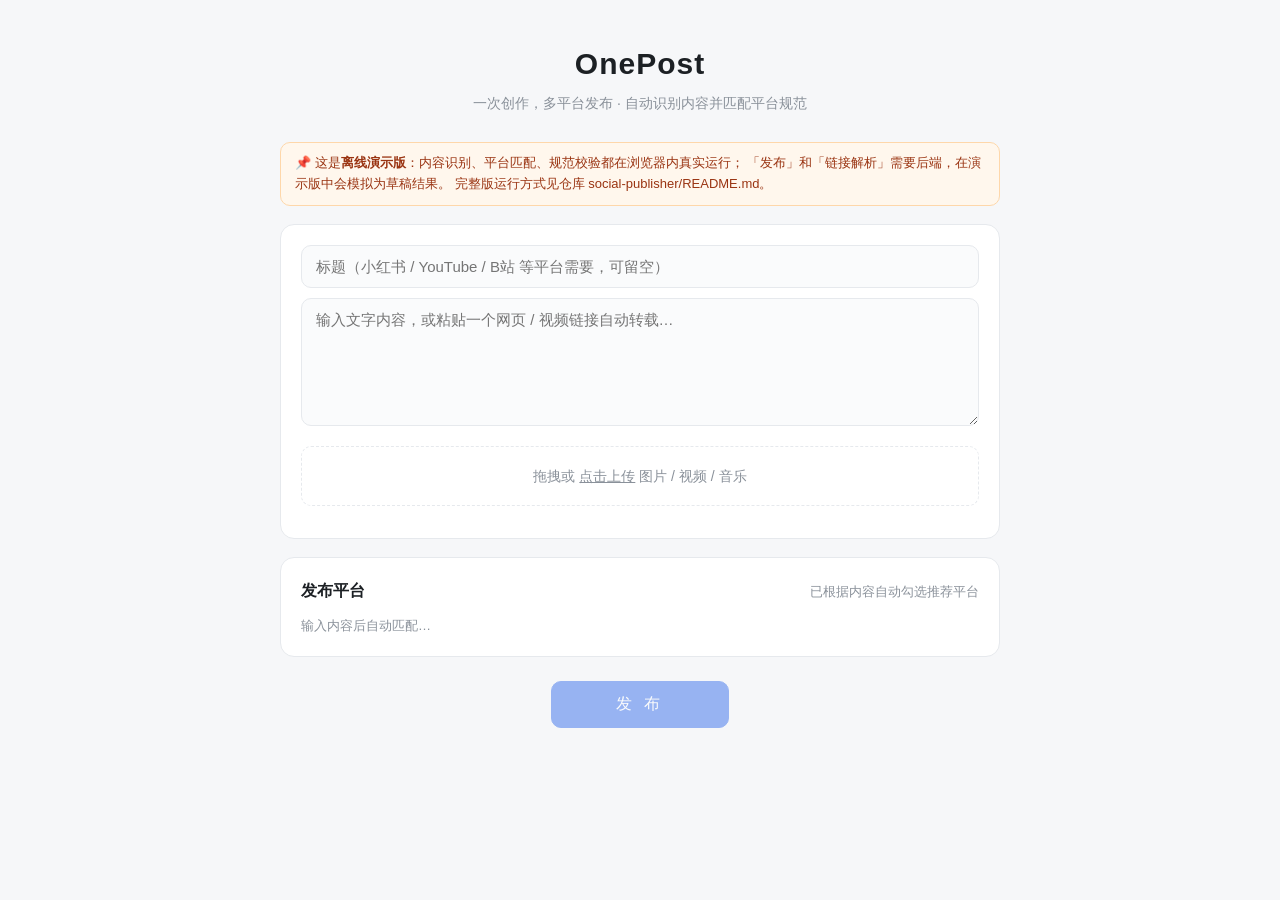
==== social-publisher/demo.html @ 1889033c "新增前端离线演示页 demo.html 内嵌全部样式与平台匹配逻辑，双击即可在浏览器体验内容识别、 平台推荐与规范校验，无需启动后端。  https://claude.ai/code/session_" ====
<!DOCTYPE html>
<html lang="zh-CN">
<head>
<meta charset="UTF-8">
<meta name="viewport" content="width=device-width, initial-scale=1.0">
<title>OnePost · 演示版（无需后端，双击即开）</title>
<style>
:root {
  --bg: #f6f7f9; --card: #fff; --text: #1c2024; --muted: #8a919a;
  --line: #e6e9ed; --accent: #2563eb; --accent-soft: #eff4ff;
  --ok: #16a34a; --warn: #d97706; --err: #dc2626; --radius: 14px;
}
* { box-sizing: border-box; margin: 0; padding: 0; }
body { background: var(--bg); color: var(--text); line-height: 1.6;
  font-family: -apple-system, "PingFang SC", "Microsoft YaHei", "Segoe UI", sans-serif; }
.container { max-width: 760px; margin: 0 auto; padding: 40px 20px 80px; }
header { text-align: center; margin-bottom: 28px; }
header h1 { font-size: 30px; letter-spacing: 1px; }
.sub { color: var(--muted); font-size: 14px; margin-top: 4px; }
.demo-tip { background: #fff7ed; border: 1px solid #fed7aa; color: #9a3412;
  border-radius: 10px; padding: 10px 14px; font-size: 13px; margin-bottom: 18px; }
.card { background: var(--card); border: 1px solid var(--line);
  border-radius: var(--radius); padding: 20px; margin-bottom: 18px; }
.card h2 { font-size: 16px; margin-bottom: 12px; }
input[type="text"], textarea { width: 100%; border: 1px solid var(--line);
  border-radius: 10px; padding: 12px 14px; font-size: 15px; font-family: inherit;
  outline: none; transition: border-color .15s; background: #fafbfc; }
input[type="text"]:focus, textarea:focus { border-color: var(--accent); background: #fff; }
input[type="text"] { margin-bottom: 10px; }
textarea { resize: vertical; }
.link-bar { display: flex; align-items: center; gap: 10px; flex-wrap: wrap;
  margin-top: 10px; padding: 10px 12px; background: var(--accent-soft);
  border-radius: 10px; font-size: 13px; }
.link-bar a { color: var(--accent); word-break: break-all; }
.dropzone { margin-top: 12px; border: 1.5px dashed var(--line); border-radius: 10px;
  padding: 18px; text-align: center; color: var(--muted); font-size: 14px;
  cursor: pointer; transition: .15s; }
.dropzone:hover, .dropzone.drag { border-color: var(--accent); background: var(--accent-soft); }
.media-list { display: flex; flex-wrap: wrap; gap: 10px; margin-top: 12px; }
.media-item { position: relative; width: 92px; height: 92px; border-radius: 10px;
  overflow: hidden; border: 1px solid var(--line); background: #f0f2f5;
  display: flex; align-items: center; justify-content: center; font-size: 26px; }
.media-item img { width: 100%; height: 100%; object-fit: cover; }
.media-item .del { position: absolute; top: 4px; right: 4px; width: 20px; height: 20px;
  border-radius: 50%; background: rgba(0,0,0,.55); color: #fff; border: none;
  font-size: 12px; line-height: 1; cursor: pointer; }
.media-item .tag { position: absolute; bottom: 0; left: 0; right: 0;
  background: rgba(0,0,0,.5); color: #fff; font-size: 10px; text-align: center; }
.row-between { display: flex; justify-content: space-between; align-items: baseline; }
.badge { display: inline-block; font-size: 12px; font-weight: normal;
  background: var(--accent-soft); color: var(--accent); border-radius: 999px;
  padding: 2px 10px; margin-left: 8px; }
.platforms { display: grid; grid-template-columns: repeat(auto-fill, minmax(220px, 1fr)); gap: 10px; }
.platform { display: flex; gap: 10px; align-items: flex-start; border: 1px solid var(--line);
  border-radius: 10px; padding: 10px 12px; cursor: pointer; transition: .15s; }
.platform:hover { border-color: var(--accent); }
.platform.checked { border-color: var(--accent); background: var(--accent-soft); }
.platform.disabled { opacity: .45; cursor: not-allowed; }
.platform input { margin-top: 5px; accent-color: var(--accent); }
.platform .p-name { font-size: 14px; font-weight: 600; }
.platform .p-issues { font-size: 12px; color: var(--warn); }
.platform .p-mode { font-size: 11px; color: var(--muted); }
.actions { text-align: center; margin: 24px 0; }
.btn { border: 1px solid var(--line); background: #fff; color: var(--text);
  border-radius: 10px; padding: 8px 18px; font-size: 14px; cursor: pointer;
  font-family: inherit; }
.btn.small { padding: 4px 12px; font-size: 13px; }
.btn.primary { background: var(--accent); border-color: var(--accent); color: #fff;
  padding: 12px 64px; font-size: 16px; letter-spacing: 4px; }
.btn:disabled { opacity: .45; cursor: not-allowed; }
.result-item { display: flex; gap: 10px; align-items: flex-start; padding: 10px 0;
  border-bottom: 1px solid var(--line); font-size: 14px; }
.result-item:last-child { border-bottom: none; }
.result-item .status { font-size: 16px; }
.warn-line { color: var(--warn); font-size: 12px; }
.muted { color: var(--muted); font-size: 13px; }
.hidden { display: none !important; }
</style>
</head>
<body>
<main class="container">
  <header>
    <h1>OnePost</h1>
    <p class="sub">一次创作，多平台发布 · 自动识别内容并匹配平台规范</p>
  </header>

  <div class="demo-tip">
    📌 这是<b>离线演示版</b>：内容识别、平台匹配、规范校验都在浏览器内真实运行；
    「发布」和「链接解析」需要后端，在演示版中会模拟为草稿结果。
    完整版运行方式见仓库 social-publisher/README.md。
  </div>

  <section class="card">
    <input id="title" type="text" placeholder="标题（小红书 / YouTube / B站 等平台需要，可留空）" maxlength="100">
    <textarea id="text" rows="6" placeholder="输入文字内容，或粘贴一个网页 / 视频链接自动转载…"></textarea>
    <div id="link-bar" class="link-bar hidden">
      <span>检测到链接：<a id="link-url" target="_blank" rel="noopener"></a></span>
      <button id="btn-extract" class="btn small">解析并转载</button>
      <span id="extract-status" class="muted"></span>
    </div>
    <div id="dropzone" class="dropzone">
      <input id="file-input" type="file" multiple hidden accept="image/*,video/*,audio/*">
      <span>拖拽或 <u>点击上传</u> 图片 / 视频 / 音乐</span>
    </div>
    <div id="media-list" class="media-list"></div>
  </section>

  <section class="card">
    <div class="row-between">
      <h2>发布平台 <span id="ctype-badge" class="badge hidden"></span></h2>
      <span class="muted">已根据内容自动勾选推荐平台</span>
    </div>
    <div id="platforms" class="platforms"><p class="muted">输入内容后自动匹配…</p></div>
  </section>

  <div class="actions"><button id="btn-publish" class="btn primary" disabled>发 布</button></div>

  <section id="results" class="card hidden">
    <h2>发布结果</h2>
    <div id="results-list"></div>
  </section>
</main>

<script>
/* ===== 演示版：平台规范与匹配逻辑（与后端 platforms.py 一致） ===== */
const PLATFORMS = [
  { id:"x", name:"X (Twitter)", icon:"𝕏", types:["text","image","video","link"],
    textLimit:280, maxImages:4, maxVideoSec:140, api:true },
  { id:"xiaohongshu", name:"小红书", icon:"📕", types:["text","image","video"],
    textLimit:1000, titleLimit:20, maxImages:18, maxVideoSec:900, api:false },
  { id:"weibo", name:"微博", icon:"🅦", types:["text","image","video","link"],
    textLimit:2000, maxImages:9, maxVideoSec:900, api:true },
  { id:"wechat_channels", name:"微信视频号", icon:"📹", types:["video","image"],
    textLimit:1000, titleLimit:22, maxVideoSec:3600, api:false },
  { id:"youtube", name:"YouTube", icon:"▶️", types:["video"],
    textLimit:5000, titleLimit:100, maxVideoSec:43200, api:true },
  { id:"bilibili", name:"哔哩哔哩", icon:"📺", types:["video","text","image"],
    textLimit:2000, titleLimit:80, maxImages:9, maxVideoSec:36000, api:false },
  { id:"douyin", name:"抖音", icon:"🎵", types:["video","image"],
    textLimit:1000, maxImages:35, maxVideoSec:900, api:false },
  { id:"tiktok", name:"TikTok", icon:"♪", types:["video","image"],
    textLimit:2200, maxImages:35, maxVideoSec:600, api:true },
  { id:"instagram", name:"Instagram", icon:"📷", types:["image","video"],
    textLimit:2200, maxImages:10, maxVideoSec:900, api:true },
];
const RECOMMEND = {
  "text": ["x","weibo","xiaohongshu","bilibili"],
  "text+image": ["xiaohongshu","x","weibo","instagram"],
  "image": ["instagram","xiaohongshu","x","weibo"],
  "video": ["youtube","bilibili","douyin","tiktok","wechat_channels","x","weibo","instagram","xiaohongshu"],
  "audio": ["x","weibo"],
  "link": ["x","weibo"],
};
const CTYPE_LABEL = { text:"纯文字", image:"图片", "text+image":"图文",
  video:"视频", audio:"音频", link:"链接转载" };
const URL_RE = /https?:\/\/[^\s<>"']+/;

const $ = s => document.querySelector(s);
const state = { files: [], checked: new Set(), userTouched: new Set(), detectedUrl: "" };

function xLen(t){ let n=0; for(const c of t) n += c.codePointAt(0) > 0x2E7F ? 2 : 1; return n; }

function classify(file){
  if (file.type.startsWith("image/")) return "image";
  if (file.type.startsWith("video/")) return "video";
  if (file.type.startsWith("audio/")) return "audio";
  return "other";
}

function detectType(text, files){
  const kinds = new Set(files.map(f=>f.kind));
  const url = text.match(URL_RE);
  const pure = url ? text.replace(url[0],"").trim() : text.trim();
  if (kinds.has("video")) return "video";
  if (kinds.has("audio")) return "audio";
  if (kinds.has("image")) return pure ? "text+image" : "image";
  if (url && !pure) return "link";
  return "text";
}

function matchPlatforms(ctype, text, title, files){
  const rec = RECOMMEND[ctype] || RECOMMEND.text;
  const images = files.filter(f=>f.kind==="image");
  const video = files.find(f=>f.kind==="video");
  const audio = files.find(f=>f.kind==="audio");
  const order = [...rec, ...PLATFORMS.map(p=>p.id).filter(id=>!rec.includes(id))];
  return order.map(id => {
    const p = PLATFORMS.find(x=>x.id===id);
    const issues = [];
    const n = p.id==="x" ? xLen(text) : text.length;
    if (text && p.textLimit && n > p.textLimit)
      issues.push(`正文 ${n} 字超过上限 ${p.textLimit}，发布时将自动截断`);
    if (title && p.titleLimit && title.length > p.titleLimit)
      issues.push(`标题 ${title.length} 字超过上限 ${p.titleLimit}`);
    if (images.length){
      if (!p.types.includes("image")) issues.push("该平台不支持图片");
      else if (p.maxImages && images.length > p.maxImages)
        issues.push(`图片 ${images.length} 张超过上限 ${p.maxImages}`);
    }
    if (video){
      if (!p.types.includes("video")) issues.push("该平台不支持视频");
      else if (p.maxVideoSec && video.duration > p.maxVideoSec)
        issues.push(`视频时长 ${Math.round(video.duration)}s 超过上限 ${p.maxVideoSec}s`);
    }
    if (audio && !video && !p.types.includes("audio"))
      issues.push("该平台不直接支持音频，建议先转换为视频");
    const base = ctype.split("+")[0];
    const fatal = issues.some(i=>i.includes("不支持"));
    const ok = (p.types.includes(base) || (ctype==="text+image" && p.types.includes("image"))
      || (base==="link" && p.types.includes("link"))) && !fatal;
    return { ...p, ok, issues, recommended: rec.includes(id) && ok };
  });
}

/* ===== 交互 ===== */
let timer = null;
function schedule(){ clearTimeout(timer); timer = setTimeout(refresh, 350); }

function refresh(){
  const text = $("#text").value.trim();
  const m = text.match(URL_RE);
  state.detectedUrl = m ? m[0] : "";
  $("#link-bar").classList.toggle("hidden", !m);
  if (m){ $("#link-url").textContent = m[0]; $("#link-url").href = m[0]; }

  if (!text && !state.files.length){
    $("#platforms").innerHTML = '<p class="muted">输入内容后自动匹配…</p>';
    $("#ctype-badge").classList.add("hidden");
    updateBtn(); return;
  }
  const ctype = detectType(text, state.files);
  const badge = $("#ctype-badge");
  badge.textContent = "识别为：" + (CTYPE_LABEL[ctype] || ctype);
  badge.classList.remove("hidden");
  render(matchPlatforms(ctype, text, $("#title").value.trim(), state.files));
}

function render(list){
  list.forEach(p => {
    if (!state.userTouched.has(p.id)){
      if (p.recommended) state.checked.add(p.id); else state.checked.delete(p.id);
    }
    if (!p.ok) state.checked.delete(p.id);
  });
  const box = $("#platforms");
  box.innerHTML = "";
  list.forEach(p => {
    const checked = state.checked.has(p.id);
    const label = document.createElement("label");
    label.className = "platform" + (checked?" checked":"") + (p.ok?"":" disabled");
    label.innerHTML = `
      <input type="checkbox" ${checked?"checked":""} ${p.ok?"":"disabled"}>
      <div>
        <div class="p-name">${p.icon} ${p.name}</div>
        ${p.issues.map(i=>`<div class="p-issues">⚠ ${i}</div>`).join("")}
        <div class="p-mode">${p.api ? "支持 API 直发" : "草稿包模式（无公开 API）"}</div>
      </div>`;
    label.querySelector("input").addEventListener("change", e => {
      state.userTouched.add(p.id);
      e.target.checked ? state.checked.add(p.id) : state.checked.delete(p.id);
      label.classList.toggle("checked", e.target.checked);
      updateBtn();
    });
    box.appendChild(label);
  });
  updateBtn();
}

function updateBtn(){
  const has = $("#text").value.trim() || state.files.length;
  $("#btn-publish").disabled = !(has && state.checked.size);
}

/* 上传（演示版：本地预览，视频自动读取时长） */
const dz = $("#dropzone");
dz.addEventListener("click", ()=> $("#file-input").click());
$("#file-input").addEventListener("change", e => addFiles(e.target.files));
dz.addEventListener("dragover", e => { e.preventDefault(); dz.classList.add("drag"); });
dz.addEventListener("dragleave", ()=> dz.classList.remove("drag"));
dz.addEventListener("drop", e => { e.preventDefault(); dz.classList.remove("drag"); addFiles(e.dataTransfer.files); });

function addFiles(fileList){
  for (const f of fileList){
    const item = { name: f.name, kind: classify(f), size: f.size, duration: 0,
      url: URL.createObjectURL(f) };
    state.files.push(item);
    if (item.kind === "video"){
      const v = document.createElement("video");
      v.preload = "metadata";
      v.src = item.url;
      v.onloadedmetadata = () => { item.duration = v.duration; refresh(); };
    }
  }
  renderMedia(); schedule();
}

function renderMedia(){
  const box = $("#media-list");
  box.innerHTML = "";
  state.files.forEach((f,i) => {
    const div = document.createElement("div");
    div.className = "media-item";
    const icon = { video:"🎬", audio:"🎵", other:"📄" }[f.kind] || "";
    div.innerHTML = (f.kind==="image" ? `<img src="${f.url}" alt="">` : `<span>${icon}</span>`)
      + `<span class="tag">${f.name}</span><button class="del" data-i="${i}">✕</button>`;
    box.appendChild(div);
  });
  box.querySelectorAll(".del").forEach(b => b.addEventListener("click", () => {
    state.files.splice(Number(b.dataset.i),1); renderMedia(); schedule();
  }));
}

/* 链接解析（演示版提示） */
$("#btn-extract").addEventListener("click", () => {
  $("#extract-status").textContent =
    "演示版无后端：完整版会抓取网页标题/摘要/首图，视频链接经 yt-dlp 下载后可转发";
});

/* 发布（演示版：模拟草稿结果） */
$("#btn-publish").addEventListener("click", () => {
  const box = $("#results-list");
  box.innerHTML = "";
  [...state.checked].forEach(id => {
    const p = PLATFORMS.find(x=>x.id===id);
    const div = document.createElement("div");
    div.className = "result-item";
    div.innerHTML = `<span class="status">✅</span>
      <div><div><b>${p.icon} ${p.name}</b> <span class="muted">（演示）</span></div>
      <div>${p.api ? "完整版中将通过 API 直发" : "完整版中将保存草稿包到 drafts/" + p.id + "/"}</div></div>`;
    box.appendChild(div);
  });
  $("#results").classList.remove("hidden");
  $("#results").scrollIntoView({ behavior:"smooth" });
});

$("#text").addEventListener("input", schedule);
$("#title").addEventListener("input", schedule);
</script>
</body>
</html>
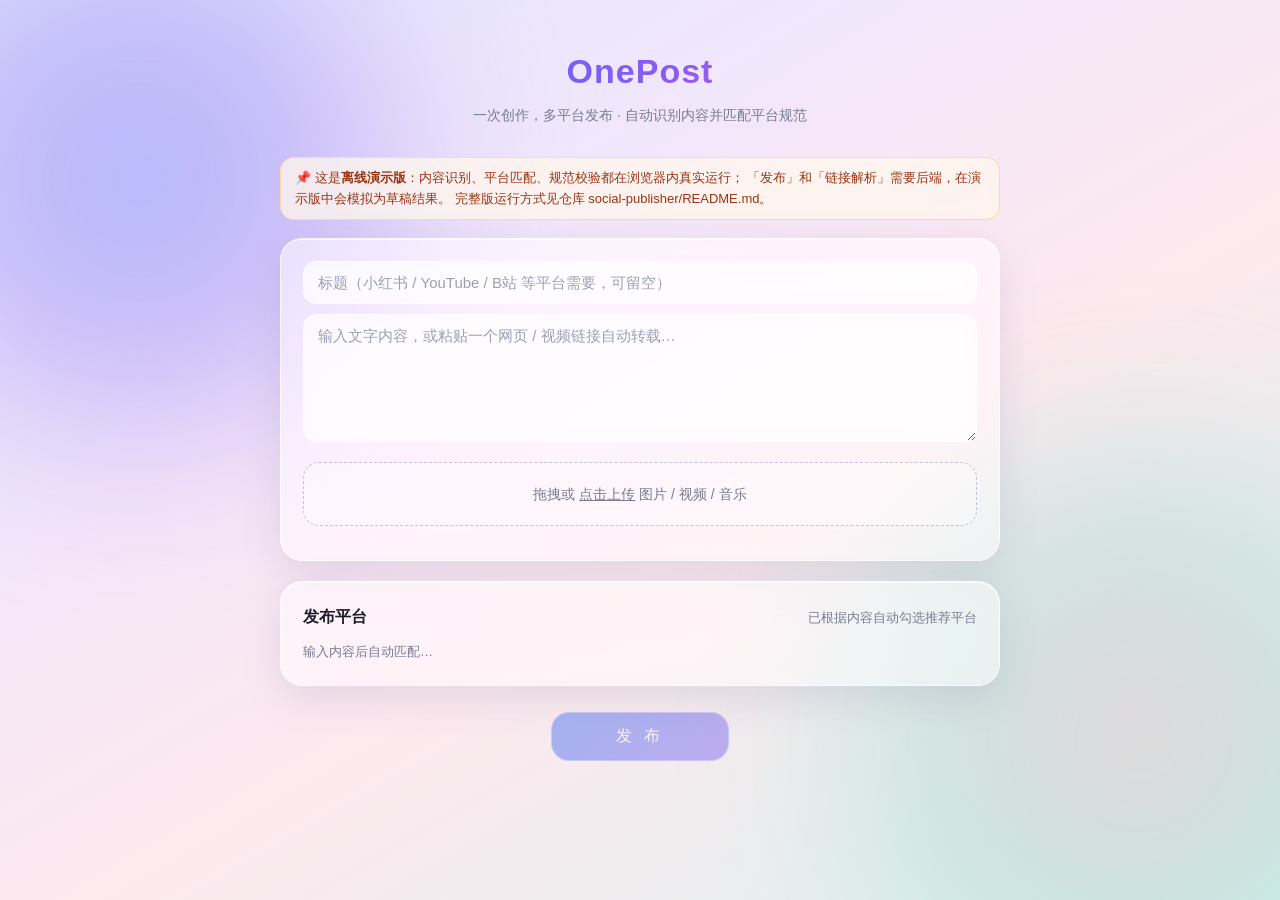
==== commit 35973c09: "界面升级为液态玻璃风格；视频超限平台不再自动勾选 - 仿 Apple Liquid Glass：彩色渐变背景 + 漂浮光斑，卡片毛玻璃   (backdrop-filter blur + 半透明白)，" ====
--- a/social-publisher/demo.html
+++ b/social-publisher/demo.html
@@ -6,70 +6,101 @@
 <title>OnePost · 演示版（无需后端，双击即开）</title>
 <style>
 :root {
-  --bg: #f6f7f9; --card: #fff; --text: #1c2024; --muted: #8a919a;
-  --line: #e6e9ed; --accent: #2563eb; --accent-soft: #eff4ff;
-  --ok: #16a34a; --warn: #d97706; --err: #dc2626; --radius: 14px;
+  --text: #1b1d2b; --muted: #767c92;
+  --line: rgba(255,255,255,.65); --accent: #3b6df0;
+  --accent-soft: rgba(59,109,240,.12);
+  --ok: #16a34a; --warn: #c2700a; --err: #dc2626; --radius: 22px;
+  --glass: rgba(255,255,255,.52); --glass-strong: rgba(255,255,255,.62);
+  --blur: blur(28px) saturate(170%);
 }
 * { box-sizing: border-box; margin: 0; padding: 0; }
-body { background: var(--bg); color: var(--text); line-height: 1.6;
-  font-family: -apple-system, "PingFang SC", "Microsoft YaHei", "Segoe UI", sans-serif; }
-.container { max-width: 760px; margin: 0 auto; padding: 40px 20px 80px; }
-header { text-align: center; margin-bottom: 28px; }
-header h1 { font-size: 30px; letter-spacing: 1px; }
-.sub { color: var(--muted); font-size: 14px; margin-top: 4px; }
-.demo-tip { background: #fff7ed; border: 1px solid #fed7aa; color: #9a3412;
-  border-radius: 10px; padding: 10px 14px; font-size: 13px; margin-bottom: 18px; }
-.card { background: var(--card); border: 1px solid var(--line);
-  border-radius: var(--radius); padding: 20px; margin-bottom: 18px; }
+body { color: var(--text); line-height: 1.6; min-height: 100vh;
+  font-family: -apple-system, "PingFang SC", "Microsoft YaHei", "Segoe UI", sans-serif;
+  background: linear-gradient(150deg, #dfe7ff 0%, #f3e6fb 32%, #fde9ee 58%, #def2f0 100%);
+  background-attachment: fixed; }
+body::before, body::after { content: ""; position: fixed; z-index: -1;
+  border-radius: 50%; filter: blur(90px); opacity: .55; pointer-events: none; }
+body::before { width: 520px; height: 520px; left: -120px; top: -80px;
+  background: radial-gradient(circle, #7da2ff 0%, #b48cf2 60%, transparent 75%); }
+body::after { width: 560px; height: 560px; right: -140px; bottom: -120px;
+  background: radial-gradient(circle, #ffb8c9 0%, #8fe3d2 65%, transparent 78%); }
+.container { max-width: 760px; margin: 0 auto; padding: 44px 20px 80px; }
+header { text-align: center; margin-bottom: 30px; }
+header h1 { font-size: 34px; letter-spacing: 1px;
+  background: linear-gradient(120deg, #3b6df0, #8b5cf6 55%, #ec6a9c);
+  -webkit-background-clip: text; background-clip: text; color: transparent; }
+.sub { color: var(--muted); font-size: 14px; margin-top: 6px; }
+.demo-tip { background: rgba(255,247,237,.75); border: 1px solid rgba(254,215,170,.9);
+  color: #9a3412; backdrop-filter: blur(10px);
+  border-radius: 14px; padding: 10px 14px; font-size: 13px; margin-bottom: 18px; }
+.card { background: var(--glass); backdrop-filter: var(--blur);
+  -webkit-backdrop-filter: var(--blur);
+  border: 1px solid var(--line); border-radius: var(--radius);
+  padding: 22px; margin-bottom: 20px;
+  box-shadow: 0 12px 40px rgba(85,95,145,.14), inset 0 1px 0 rgba(255,255,255,.75); }
 .card h2 { font-size: 16px; margin-bottom: 12px; }
-input[type="text"], textarea { width: 100%; border: 1px solid var(--line);
-  border-radius: 10px; padding: 12px 14px; font-size: 15px; font-family: inherit;
-  outline: none; transition: border-color .15s; background: #fafbfc; }
-input[type="text"]:focus, textarea:focus { border-color: var(--accent); background: #fff; }
+input[type="text"], textarea { width: 100%; border: 1px solid rgba(255,255,255,.7);
+  border-radius: 14px; padding: 12px 14px; font-size: 15px; font-family: inherit;
+  outline: none; color: var(--text); background: rgba(255,255,255,.55);
+  backdrop-filter: blur(8px); transition: .15s; }
+input[type="text"]::placeholder, textarea::placeholder { color: #9aa0b4; }
+input[type="text"]:focus, textarea:focus { border-color: rgba(59,109,240,.55);
+  background: rgba(255,255,255,.8); box-shadow: 0 0 0 4px rgba(59,109,240,.12); }
 input[type="text"] { margin-bottom: 10px; }
 textarea { resize: vertical; }
 .link-bar { display: flex; align-items: center; gap: 10px; flex-wrap: wrap;
-  margin-top: 10px; padding: 10px 12px; background: var(--accent-soft);
-  border-radius: 10px; font-size: 13px; }
+  margin-top: 10px; padding: 10px 14px; background: rgba(59,109,240,.10);
+  border: 1px solid rgba(59,109,240,.18); border-radius: 14px; font-size: 13px; }
 .link-bar a { color: var(--accent); word-break: break-all; }
-.dropzone { margin-top: 12px; border: 1.5px dashed var(--line); border-radius: 10px;
-  padding: 18px; text-align: center; color: var(--muted); font-size: 14px;
-  cursor: pointer; transition: .15s; }
-.dropzone:hover, .dropzone.drag { border-color: var(--accent); background: var(--accent-soft); }
+.dropzone { margin-top: 12px; border: 1.5px dashed rgba(125,135,170,.45);
+  border-radius: 16px; padding: 20px; text-align: center; color: var(--muted);
+  font-size: 14px; cursor: pointer; background: rgba(255,255,255,.30); transition: .15s; }
+.dropzone:hover, .dropzone.drag { border-color: var(--accent); background: rgba(255,255,255,.55); }
 .media-list { display: flex; flex-wrap: wrap; gap: 10px; margin-top: 12px; }
-.media-item { position: relative; width: 92px; height: 92px; border-radius: 10px;
-  overflow: hidden; border: 1px solid var(--line); background: #f0f2f5;
+.media-item { position: relative; width: 92px; height: 92px; border-radius: 14px;
+  overflow: hidden; border: 1px solid rgba(255,255,255,.7);
+  background: rgba(255,255,255,.4); box-shadow: 0 4px 14px rgba(85,95,145,.12);
   display: flex; align-items: center; justify-content: center; font-size: 26px; }
 .media-item img { width: 100%; height: 100%; object-fit: cover; }
 .media-item .del { position: absolute; top: 4px; right: 4px; width: 20px; height: 20px;
-  border-radius: 50%; background: rgba(0,0,0,.55); color: #fff; border: none;
-  font-size: 12px; line-height: 1; cursor: pointer; }
+  border-radius: 50%; background: rgba(20,22,35,.5); color: #fff; border: none;
+  backdrop-filter: blur(6px); font-size: 12px; line-height: 1; cursor: pointer; }
 .media-item .tag { position: absolute; bottom: 0; left: 0; right: 0;
-  background: rgba(0,0,0,.5); color: #fff; font-size: 10px; text-align: center; }
+  background: rgba(20,22,35,.42); color: #fff; backdrop-filter: blur(6px);
+  font-size: 10px; text-align: center; }
 .row-between { display: flex; justify-content: space-between; align-items: baseline; }
 .badge { display: inline-block; font-size: 12px; font-weight: normal;
-  background: var(--accent-soft); color: var(--accent); border-radius: 999px;
+  background: var(--accent-soft); color: var(--accent);
+  border: 1px solid rgba(59,109,240,.22); border-radius: 999px;
   padding: 2px 10px; margin-left: 8px; }
 .platforms { display: grid; grid-template-columns: repeat(auto-fill, minmax(220px, 1fr)); gap: 10px; }
-.platform { display: flex; gap: 10px; align-items: flex-start; border: 1px solid var(--line);
-  border-radius: 10px; padding: 10px 12px; cursor: pointer; transition: .15s; }
-.platform:hover { border-color: var(--accent); }
-.platform.checked { border-color: var(--accent); background: var(--accent-soft); }
-.platform.disabled { opacity: .45; cursor: not-allowed; }
+.platform { display: flex; gap: 10px; align-items: flex-start;
+  background: rgba(255,255,255,.40); border: 1px solid rgba(255,255,255,.65);
+  border-radius: 16px; padding: 11px 13px; cursor: pointer; transition: .15s; }
+.platform:hover { border-color: rgba(59,109,240,.45); transform: translateY(-1px);
+  box-shadow: 0 6px 18px rgba(85,95,145,.14); }
+.platform.checked { border-color: rgba(59,109,240,.55);
+  background: linear-gradient(135deg, rgba(59,109,240,.14), rgba(139,92,246,.10));
+  box-shadow: inset 0 1px 0 rgba(255,255,255,.6), 0 4px 14px rgba(59,109,240,.14); }
+.platform.disabled { opacity: .42; cursor: not-allowed; }
 .platform input { margin-top: 5px; accent-color: var(--accent); }
 .platform .p-name { font-size: 14px; font-weight: 600; }
 .platform .p-issues { font-size: 12px; color: var(--warn); }
 .platform .p-mode { font-size: 11px; color: var(--muted); }
-.actions { text-align: center; margin: 24px 0; }
-.btn { border: 1px solid var(--line); background: #fff; color: var(--text);
-  border-radius: 10px; padding: 8px 18px; font-size: 14px; cursor: pointer;
-  font-family: inherit; }
+.actions { text-align: center; margin: 26px 0; }
+.btn { border: 1px solid var(--line); background: var(--glass-strong);
+  backdrop-filter: blur(10px); color: var(--text);
+  border-radius: 14px; padding: 8px 18px; font-size: 14px; cursor: pointer;
+  font-family: inherit; transition: .15s; }
 .btn.small { padding: 4px 12px; font-size: 13px; }
-.btn.primary { background: var(--accent); border-color: var(--accent); color: #fff;
-  padding: 12px 64px; font-size: 16px; letter-spacing: 4px; }
-.btn:disabled { opacity: .45; cursor: not-allowed; }
+.btn.primary { background: linear-gradient(135deg, var(--accent), #7c5cf0);
+  border: 1px solid rgba(255,255,255,.35); color: #fff;
+  padding: 13px 64px; font-size: 16px; letter-spacing: 4px; border-radius: 18px;
+  box-shadow: 0 10px 28px rgba(59,109,240,.35), inset 0 1px 0 rgba(255,255,255,.45); }
+.btn.primary:not(:disabled):hover { transform: translateY(-1px); }
+.btn:disabled { opacity: .45; cursor: not-allowed; box-shadow: none; }
 .result-item { display: flex; gap: 10px; align-items: flex-start; padding: 10px 0;
-  border-bottom: 1px solid var(--line); font-size: 14px; }
+  border-bottom: 1px solid rgba(125,135,170,.18); font-size: 14px; }
 .result-item:last-child { border-bottom: none; }
 .result-item .status { font-size: 16px; }
 .warn-line { color: var(--warn); font-size: 12px; }
@@ -197,10 +228,13 @@
       else if (p.maxImages && images.length > p.maxImages)
         issues.push(`图片 ${images.length} 张超过上限 ${p.maxImages}`);
     }
+    let hard = false;
     if (video){
       if (!p.types.includes("video")) issues.push("该平台不支持视频");
-      else if (p.maxVideoSec && video.duration > p.maxVideoSec)
+      else if (p.maxVideoSec && video.duration > p.maxVideoSec){
         issues.push(`视频时长 ${Math.round(video.duration)}s 超过上限 ${p.maxVideoSec}s`);
+        hard = true;
+      }
     }
     if (audio && !video && !p.types.includes("audio"))
       issues.push("该平台不直接支持音频，建议先转换为视频");
@@ -208,7 +242,7 @@
     const fatal = issues.some(i=>i.includes("不支持"));
     const ok = (p.types.includes(base) || (ctype==="text+image" && p.types.includes("image"))
       || (base==="link" && p.types.includes("link"))) && !fatal;
-    return { ...p, ok, issues, recommended: rec.includes(id) && ok };
+    return { ...p, ok, issues, recommended: rec.includes(id) && ok && !hard };
   });
 }
 
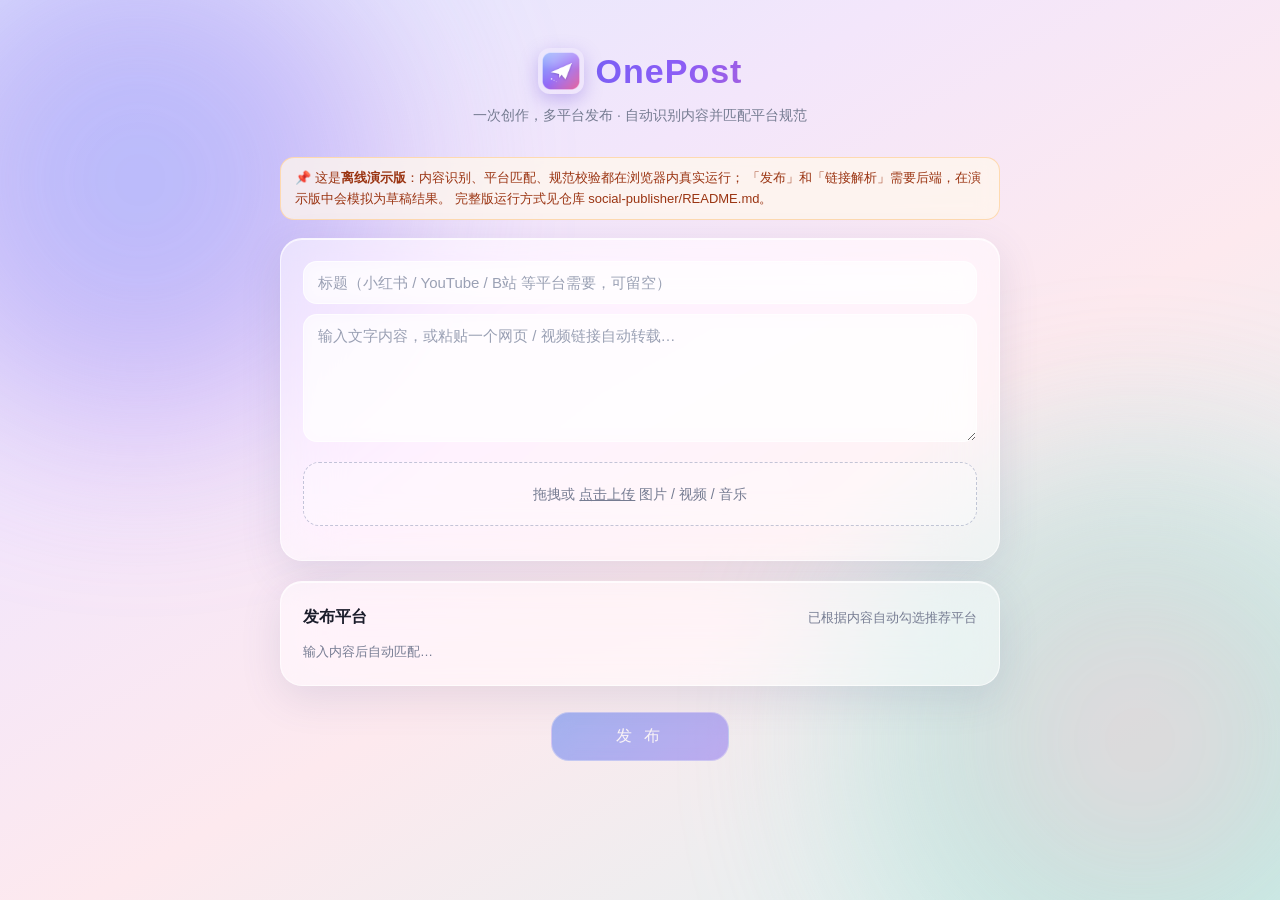
==== commit 4467bd47: "网页界面应用图标：favicon + 页头 logo（demo.html 内嵌 base64 保持单文件） https://claude.ai/code/session_019nuNnZmkEDJo1" ====
--- a/social-publisher/demo.html
+++ b/social-publisher/demo.html
@@ -4,6 +4,7 @@
 <meta charset="UTF-8">
 <meta name="viewport" content="width=device-width, initial-scale=1.0">
 <title>OnePost · 演示版（无需后端，双击即开）</title>
+<link rel="icon" type="image/png" href="[data-uri]">
 <style>
 :root {
   --text: #1b1d2b; --muted: #767c92;
@@ -26,9 +27,10 @@
   background: radial-gradient(circle, #ffb8c9 0%, #8fe3d2 65%, transparent 78%); }
 .container { max-width: 760px; margin: 0 auto; padding: 44px 20px 80px; }
 header { text-align: center; margin-bottom: 30px; }
-header h1 { font-size: 34px; letter-spacing: 1px;
+header h1 { font-size: 34px; letter-spacing: 1px; display: flex; align-items: center; justify-content: center; gap: 12px;
   background: linear-gradient(120deg, #3b6df0, #8b5cf6 55%, #ec6a9c);
   -webkit-background-clip: text; background-clip: text; color: transparent; }
+.logo { width: 46px; height: 46px; border-radius: 12px; box-shadow: 0 6px 18px rgba(120,90,220,.35); }
 .sub { color: var(--muted); font-size: 14px; margin-top: 6px; }
 .demo-tip { background: rgba(255,247,237,.75); border: 1px solid rgba(254,215,170,.9);
   color: #9a3412; backdrop-filter: blur(10px);
@@ -111,7 +113,7 @@
 <body>
 <main class="container">
   <header>
-    <h1>OnePost</h1>
+    <h1><img src="[data-uri]" alt="" class="logo">OnePost</h1>
     <p class="sub">一次创作，多平台发布 · 自动识别内容并匹配平台规范</p>
   </header>
 
